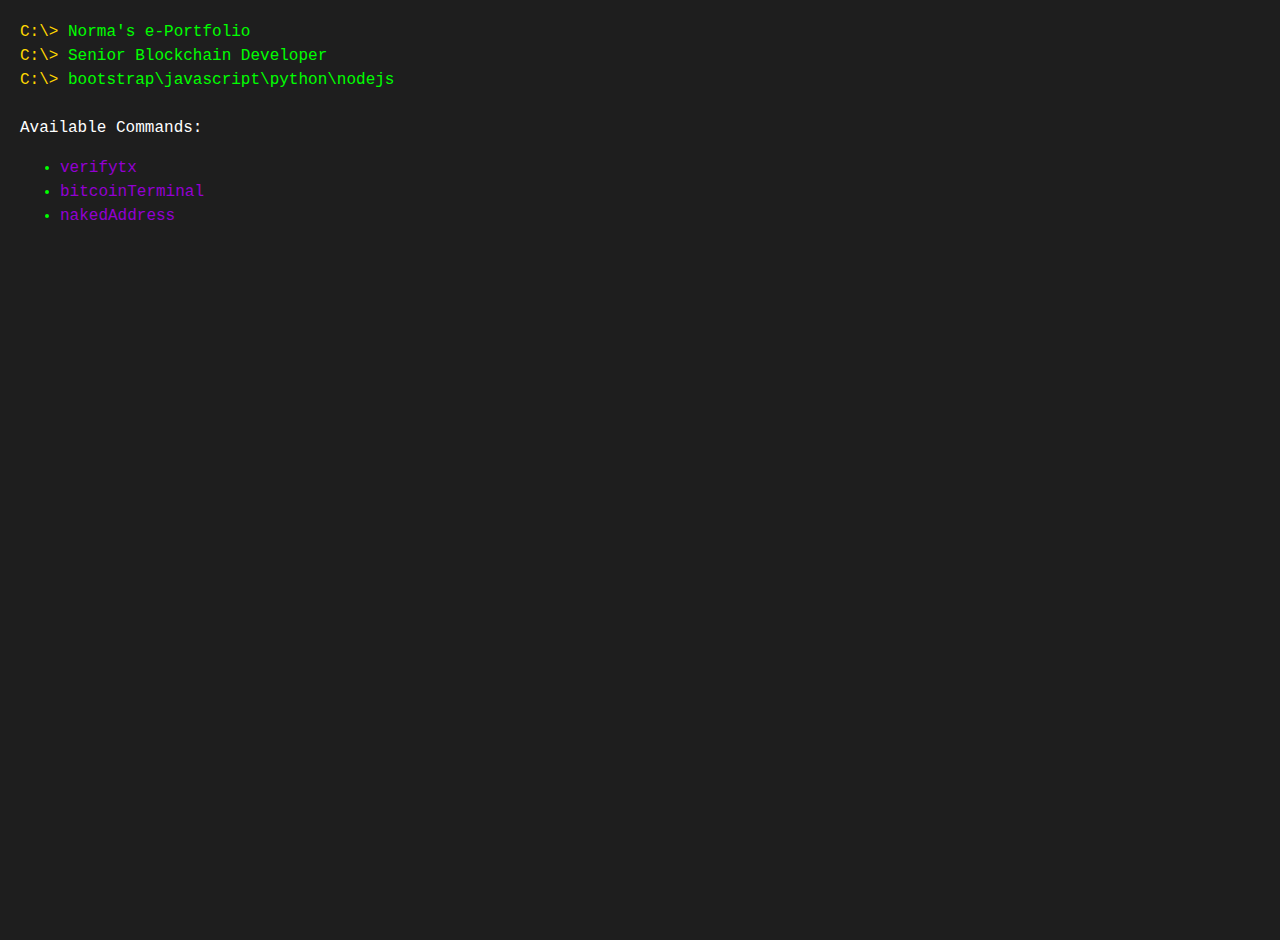
==== index.html @ 03226b2c "Add files via upload" ====
<!DOCTYPE html>
<html lang="en">
<head>
    <meta charset="UTF-8">
    <meta http-equiv="X-UA-Compatible" content="IE=edge">
    <meta name="viewport" content="width=device-width, initial-scale=1.0">
    <title>Norma's Work Terminal</title>
    <link rel="icon" type="image/x-icon" href="/command-line-icon.png">
</head>
<body>
   <style>
    body {
      background-color: #1E1E1E;
      color: #00FF00;
      font-family: Consolas, monospace;
      font-size: 16px;
      line-height: 1.5;
      margin: 0;
      padding: 0;
    }
    .terminal {
      display: flex;
      flex-direction: column;
      height: 100vh;
      justify-content: flex-start;
      padding: 20px;
      position: absolute;
      top: 0;
      left: 0;
    }
    .prompt {
      color: #FFD700;
    }
    .input {
      color: #00FF00;
    }
    .output { 
      color: #FFFFFF;
    }
    .link {
      color: #9400D3;
      cursor: pointer;
    }
    .active {
      color: #00FF00;
      text-decoration: underline;
    }
   </style> 
</body>
<div class="terminal">
    <div>
      <span class="prompt">C:\></span>
      <span class="input" id="title">Norma's e-Portfolio</span>
    </div>
    <div>
      <span class="prompt">C:\></span>
      <span class="input" id="subtitle">Senior Blockchain Developer</span>
    </div>
    <div>
      <span class="prompt">C:\></span>
      <span class="input" id="para">bootstrap\javascript\python\nodejs</span>
      <br>
      <br>
      <span class="output">Available Commands:</span>
      <ul>
        <li><span class="link" id="about">verifytx</span></li>
        <li><span class="link" id="projects">bitcoinTerminal</span></li>
        <li><span class="link" id="contact">nakedAddress</span></li>
      </ul>
    </div>

  </div>
  <script>
    const aboutLink = document.getElementById("about");
    const projectsLink = document.getElementById("projects");
    const contactLink = document.getElementById("contact");
    const title = document.getElementById("title");
    const subtitle = document.getElementById("subtitle");
    const para = document.getElementById("para");

    aboutLink.addEventListener("click", () => {
      setActiveLink(aboutLink);
      title.textContent = "Verifytx is a Python package designed for institutional-level volume verification of cryptocurrency transactions records in Excel.";
      subtitle.textContent = "Async library update complete, making it 10x faster.";
      para.textContent = "pip install verifytx";
    });

    projectsLink.addEventListener("click", () => {
      setActiveLink(projectsLink);
      title.textContent = "bitcoinTerminal is a program that allows users to query the Bitcoin blockchain using Excel-like formulas, accessing a Bitcoin node hosted on AWS, with a user interface resembling the Bloomberg Terminal.";
      subtitle.textContent = "This program takes most of my time since I manage the infrastructure on AWS myself.";
      para.textContent = "bitcoinTerminal is a close sourced project atm.";
    });

    contactLink.addEventListener("click", () => {
      setActiveLink(contactLink);
      title.textContent = "nakedAddress is a program that retrieves historical wallet activity from the most popular blockchains, allowing custom date ranges and organizing the data directly into Excel.";
      subtitle.textContent = "1,000,000 requests per day limit.";
      para.textContent = "nakedAddress is an open source project available in my github @normaescobar.";
    });

    function setActiveLink(link) {
      const links = document.querySelectorAll(".link");
      links.forEach((l) => {
        if (l === link) {
          l.classList.add("active");
        } else {
          l.classList.remove("active");
        }
      });
    }
  </script>
</html>
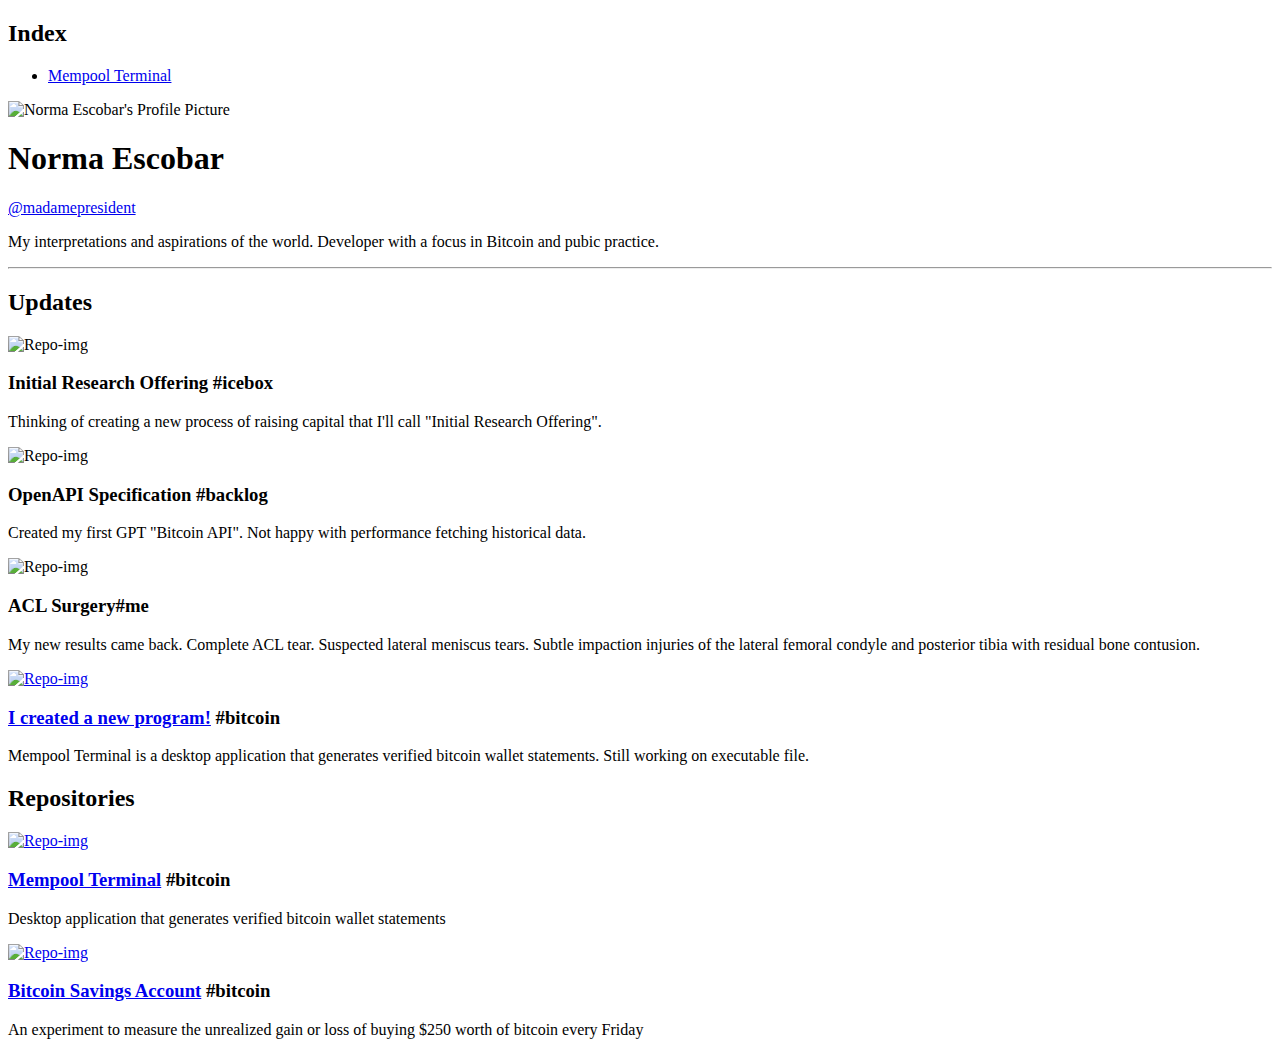
==== commit e76ba30d: "Update index.html" ====
--- a/index.html
+++ b/index.html
@@ -2,112 +2,124 @@
 <html lang="en">
 <head>
     <meta charset="UTF-8">
-    <meta http-equiv="X-UA-Compatible" content="IE=edge">
     <meta name="viewport" content="width=device-width, initial-scale=1.0">
-    <title>Norma's Work Terminal</title>
+    <title>E-Portfolio</title>
+    <link rel="stylesheet" href="styles.css">
+    <link href="https://fonts.googleapis.com/css2?family=Rubik:wght@400;500;700&display=swap" rel="stylesheet">
     <link rel="icon" type="image/x-icon" href="/command-line-icon.png">
 </head>
 <body>
-   <style>
-    body {
-      background-color: #1E1E1E;
-      color: #00FF00;
-      font-family: Consolas, monospace;
-      font-size: 16px;
-      line-height: 1.5;
-      margin: 0;
-      padding: 0;
-    }
-    .terminal {
-      display: flex;
-      flex-direction: column;
-      height: 100vh;
-      justify-content: flex-start;
-      padding: 20px;
-      position: absolute;
-      top: 0;
-      left: 0;
-    }
-    .prompt {
-      color: #FFD700;
-    }
-    .input {
-      color: #00FF00;
-    }
-    .output { 
-      color: #FFFFFF;
-    }
-    .link {
-      color: #9400D3;
-      cursor: pointer;
-    }
-    .active {
-      color: #00FF00;
-      text-decoration: underline;
-    }
-   </style> 
+    <div id="container">
+        <div id="left">
+            <h2>Index</h2>
+            <ul>
+                <li><a href="https://mempool-terminal.com" target="_blank">Mempool Terminal</a></li>
+                <!-- Add more article links as needed -->
+            </ul>
+        </div>
+        
+        
+
+        <div id="center">
+            <div id="avatar">
+                <img src="assets/pp.jpg" alt="Norma Escobar's Profile Picture">
+            </div>
+            <h1 class="name">Norma Escobar</h1>
+            <a class="tag" href="https://github.com/madame-president" target="_blank">@madamepresident</a>
+            <p>
+                My interpretations and aspirations of the world. Developer with a focus in Bitcoin and pubic practice.
+            </p>
+            <hr> <!-- Horizontal Line -->
+            <h2>Updates</h2>
+            <div class="article-container">
+                <div class="article-image">
+                    <img src="assets/pp.jpg" alt="Repo-img">
+                </div>
+                <div class="article-content">
+                    <h3>Initial Research Offering <span class="article-hashtag">#icebox</span></h3>
+                    <p>Thinking of creating a new process of raising capital that I'll call "Initial Research Offering".</p>
+                    <!-- <hr> -->
+                </div>
+            </div>
+
+            <div class="article-container">
+                <div class="article-image">
+                    <img src="assets/pp.jpg" alt="Repo-img">
+                </div>
+                <div class="article-content">
+                    <h3>OpenAPI Specification <span class="article-hashtag">#backlog</span></h3>
+                    <p>Created my first GPT "Bitcoin API". Not happy with performance fetching historical data. </p>
+                    <!-- <hr> -->
+                </div>
+            </div>
+
+            <div class="article-container">
+                <div class="article-image">
+                    <img src="assets/pp.jpg" alt="Repo-img">
+                </div>
+                <div class="article-content">
+                    <h3>ACL Surgery<span class="article-hashtag">#me</span></h3>
+                    <p>My new results came back. Complete ACL tear. Suspected lateral meniscus tears. Subtle impaction injuries of the lateral
+                        femoral condyle and posterior tibia with residual bone contusion. 
+                    </p>
+                    <!-- <hr> -->
+                </div>
+            </div>
+
+            <div class="article-container">
+                <div class="article-image">
+                    <a href="https://mempool-terminal.com" target="_blank"><img src="assets/repositories/devy-logo.png" alt="Repo-img"></a>
+                </div>
+                <div class="article-content">
+                    <h3><a href="https://mempool-terminal.com" target="_blank">I created a new program!</a> <span class="article-hashtag">#bitcoin</span></h3>
+                    <p>Mempool Terminal is a desktop application that generates verified bitcoin wallet statements. Still working on executable file.</p>
+                    <!-- <hr> -->
+                </div>
+            </div>
+
+        </div>
+        
+
+        <div id="right">
+            <div class="container" id="projects-container">
+                <h2>Repositories</h2>
+
+                <div class="article-container">
+                    <div class="article-image">
+                        <a href="https://mempool-terminal.com" target="_blank"><img src="assets/repositories/devy-logo.png" alt="Repo-img"></a>
+                    </div>
+                    <div class="article-content">
+                        <h3><a href="https://mempool-terminal.com" target="_blank">Mempool Terminal</a> <span class="article-hashtag">#bitcoin</span></h3>
+                        <p>Desktop application that generates verified bitcoin wallet statements</p>
+                        <!-- <hr> -->
+                    </div>
+                </div>
+
+                <div class="article-container">
+                    <div class="article-image">
+                        <a href="https://docs.google.com/spreadsheets/d/1tqr1XDywT_wR9LkTGof4_N1YTS3HqkwfnpAO-MK2PUA/edit#gid=1755190275" target="_blank"><img src="assets/repositories/bsa-logo.webp" alt="Repo-img"></a>
+                    </div>
+                    <div class="article-content">
+                        <h3><a href="https://docs.google.com/spreadsheets/d/1tqr1XDywT_wR9LkTGof4_N1YTS3HqkwfnpAO-MK2PUA/edit#gid=1755190275" target="_blank">Bitcoin Savings Account</a> <span class="article-hashtag">#bitcoin</span></h3>
+                        <p>An experiment to measure the unrealized gain or loss of buying $250 worth of bitcoin every Friday</p>
+                        <!-- <hr> -->
+                    </div>
+                </div>
+                
+                <!--<div class="project-description">
+                    <div class="project-image">
+                        <img src="assets/projects/pp.jpg" alt="Project 1">
+                    </div>
+                    <h4><a href="https://docs.google.com/spreadsheets/d/1tqr1XDywT_wR9LkTGof4_N1YTS3HqkwfnpAO-MK2PUA/edit#gid=1755190275" target="_blank">Bitcoin Savings Account</a></h4>
+                </div>
+            </div>
+                        
+            <div class="container" id="updates-container">
+                <h2>Updates</h2>
+                <p>Thinking of creating a new process of raising capital that I'll call <strong>Initial Research Offering</strong>.</p>
+            </div>-->
+        </div>
+        
+    </div>
 </body>
-<div class="terminal">
-    <div>
-      <span class="prompt">C:\></span>
-      <span class="input" id="title">Norma's e-Portfolio</span>
-    </div>
-    <div>
-      <span class="prompt">C:\></span>
-      <span class="input" id="subtitle">Senior Blockchain Developer</span>
-    </div>
-    <div>
-      <span class="prompt">C:\></span>
-      <span class="input" id="para">bootstrap\javascript\python\nodejs</span>
-      <br>
-      <br>
-      <span class="output">Available Commands:</span>
-      <ul>
-        <li><span class="link" id="about">verifytx</span></li>
-        <li><span class="link" id="projects">bitcoinTerminal</span></li>
-        <li><span class="link" id="contact">nakedAddress</span></li>
-      </ul>
-    </div>
-
-  </div>
-  <script>
-    const aboutLink = document.getElementById("about");
-    const projectsLink = document.getElementById("projects");
-    const contactLink = document.getElementById("contact");
-    const title = document.getElementById("title");
-    const subtitle = document.getElementById("subtitle");
-    const para = document.getElementById("para");
-
-    aboutLink.addEventListener("click", () => {
-      setActiveLink(aboutLink);
-      title.textContent = "Verifytx is a Python package designed for institutional-level volume verification of cryptocurrency transactions records in Excel.";
-      subtitle.textContent = "Async library update complete, making it 10x faster.";
-      para.textContent = "pip install verifytx";
-    });
-
-    projectsLink.addEventListener("click", () => {
-      setActiveLink(projectsLink);
-      title.textContent = "bitcoinTerminal is a program that allows users to query the Bitcoin blockchain using Excel-like formulas, accessing a Bitcoin node hosted on AWS, with a user interface resembling the Bloomberg Terminal.";
-      subtitle.textContent = "This program takes most of my time since I manage the infrastructure on AWS myself.";
-      para.textContent = "bitcoinTerminal is a close sourced project atm.";
-    });
-
-    contactLink.addEventListener("click", () => {
-      setActiveLink(contactLink);
-      title.textContent = "nakedAddress is a program that retrieves historical wallet activity from the most popular blockchains, allowing custom date ranges and organizing the data directly into Excel.";
-      subtitle.textContent = "1,000,000 requests per day limit.";
-      para.textContent = "nakedAddress is an open source project available in my github @normaescobar.";
-    });
-
-    function setActiveLink(link) {
-      const links = document.querySelectorAll(".link");
-      links.forEach((l) => {
-        if (l === link) {
-          l.classList.add("active");
-        } else {
-          l.classList.remove("active");
-        }
-      });
-    }
-  </script>
-</html>+</html>
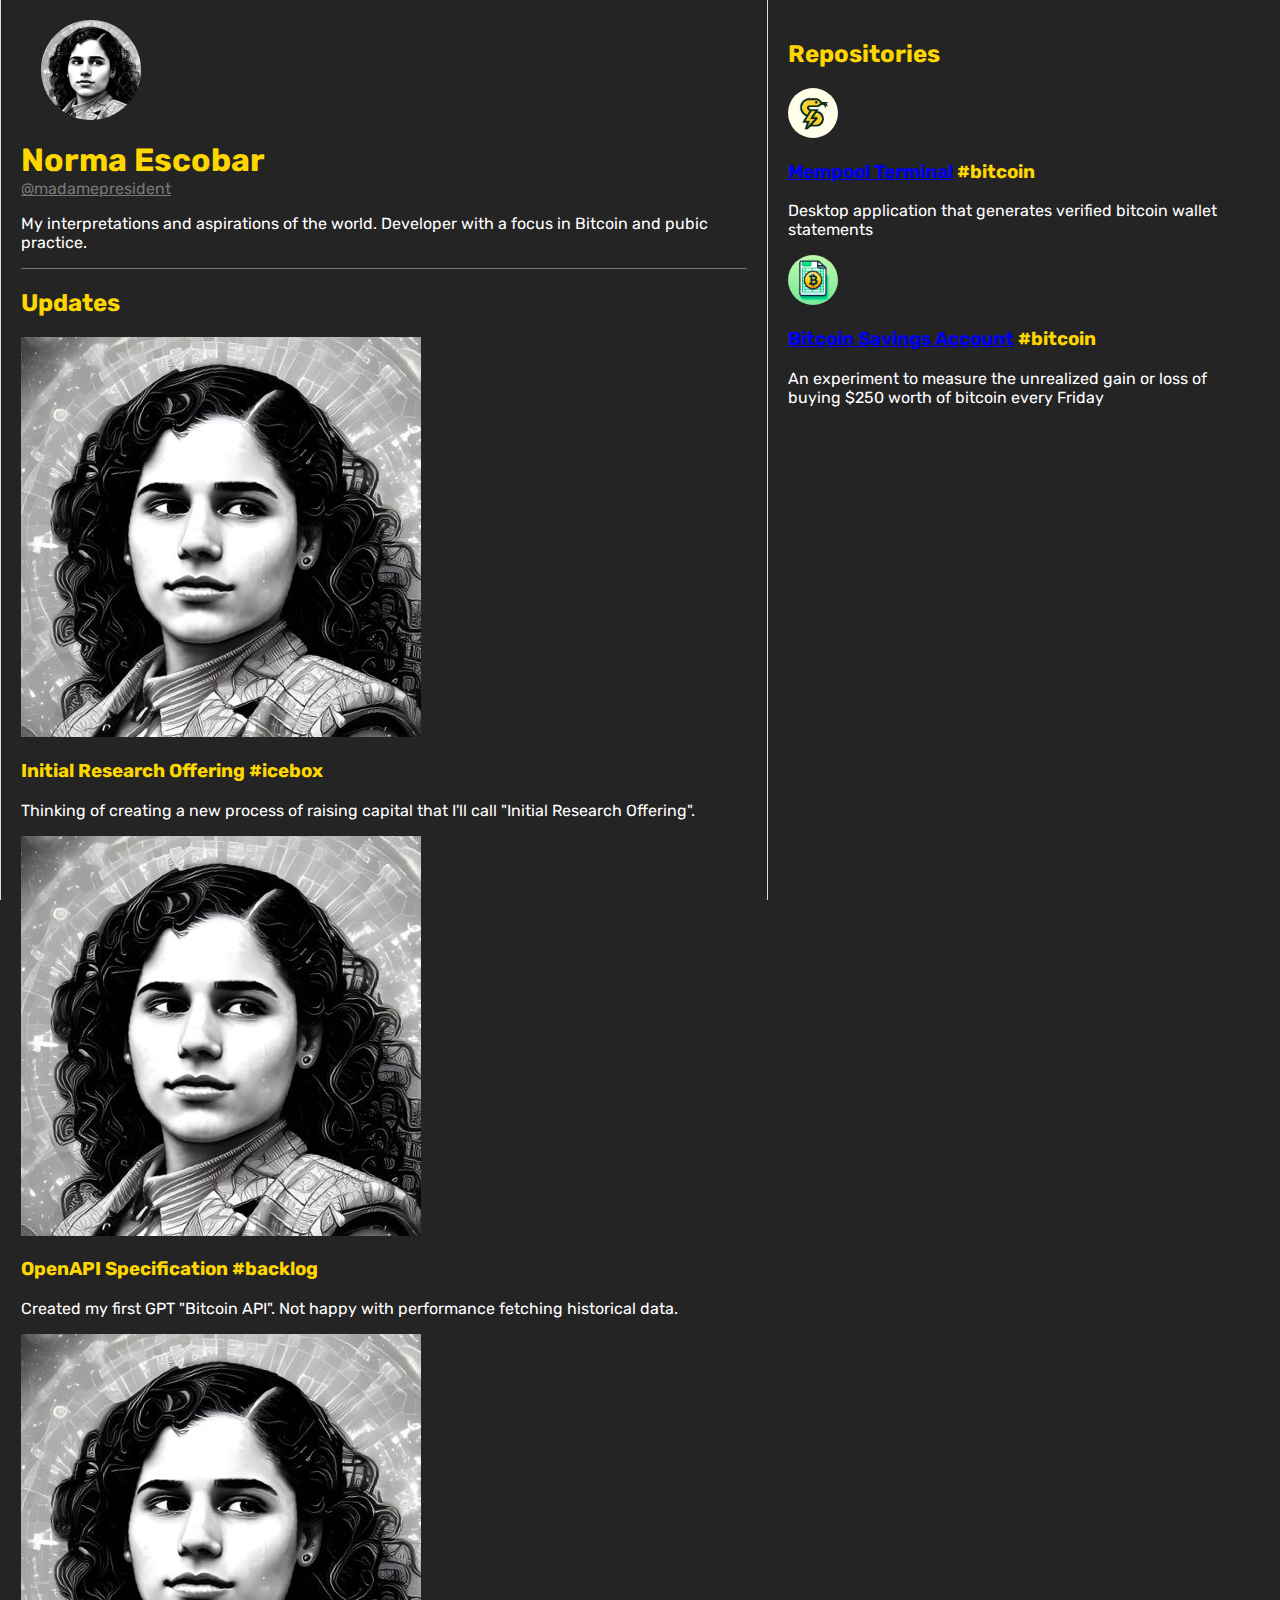
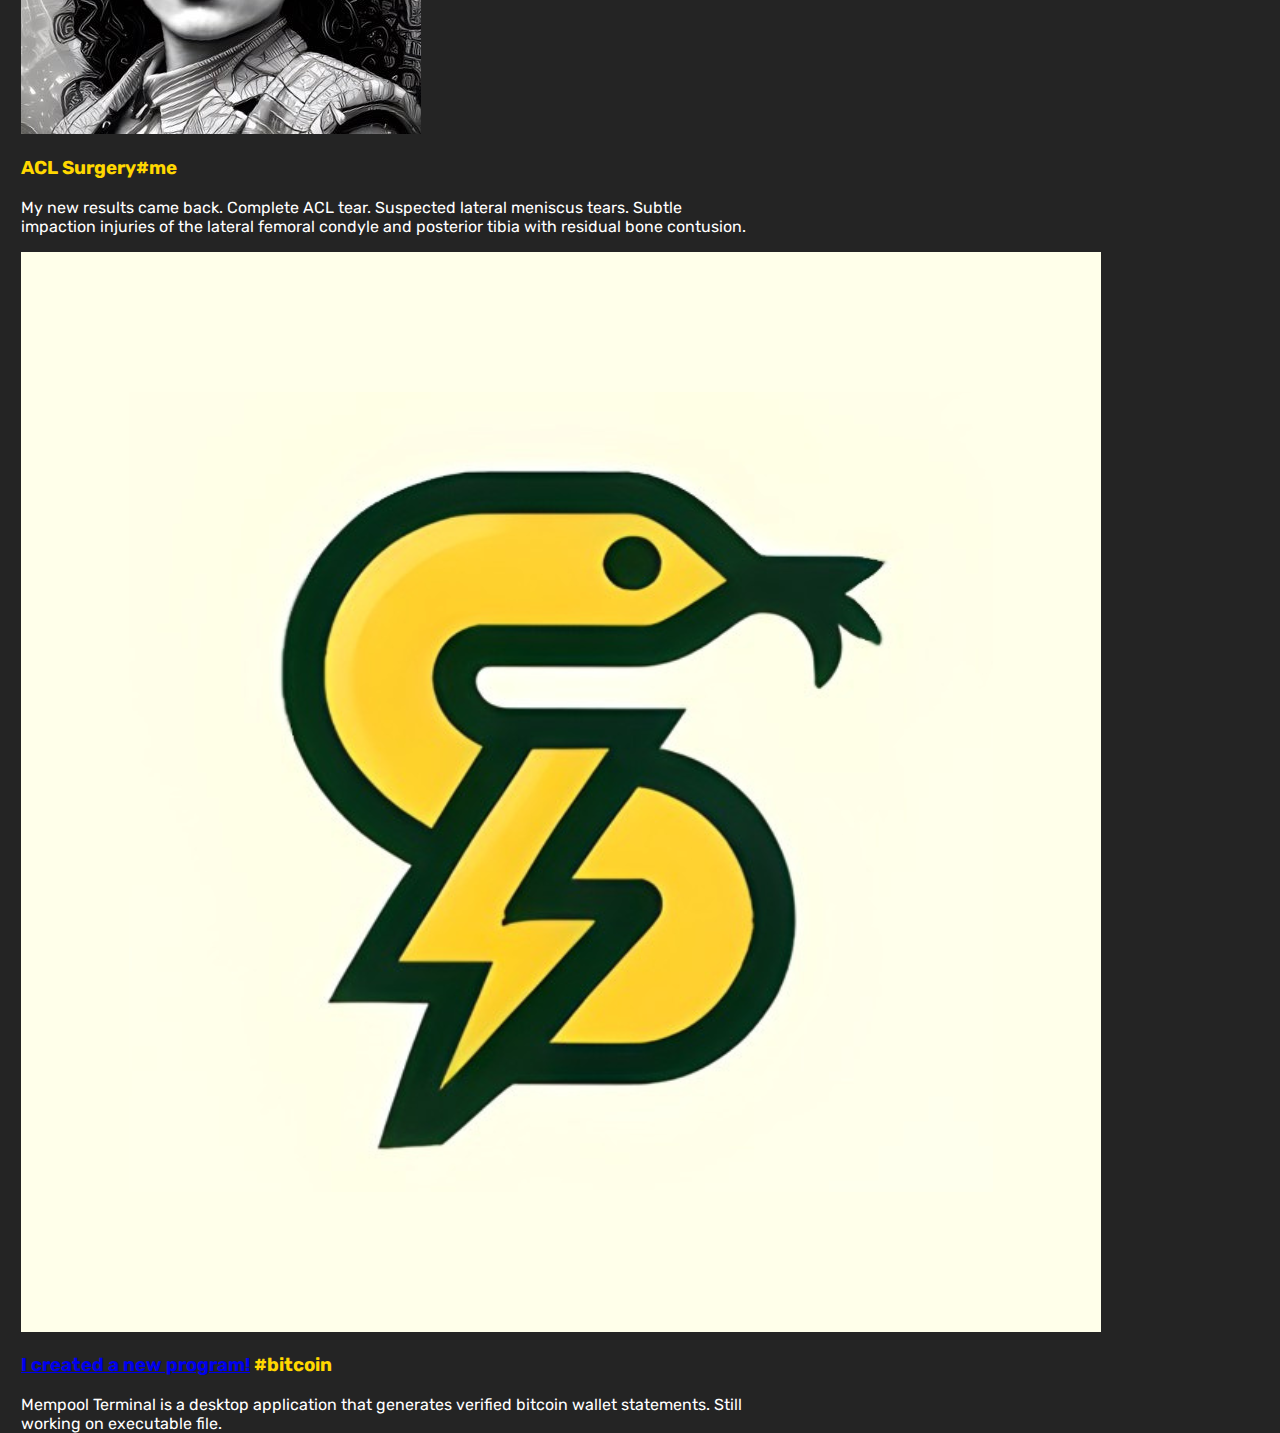
==== commit be32386b: "Update index.html" ====
--- a/index.html
+++ b/index.html
@@ -10,6 +10,7 @@
 </head>
 <body>
     <div id="container">
+
         <div id="left">
             <h2>Index</h2>
             <ul>
@@ -17,8 +18,6 @@
                 <!-- Add more article links as needed -->
             </ul>
         </div>
-        
-        
 
         <div id="center">
             <div id="avatar">
@@ -31,49 +30,45 @@
             </p>
             <hr> <!-- Horizontal Line -->
             <h2>Updates</h2>
-            <div class="article-container">
-                <div class="article-image">
+            <div class="updates-container">
+                <div class="update-image">
                     <img src="assets/pp.jpg" alt="Repo-img">
                 </div>
-                <div class="article-content">
-                    <h3>Initial Research Offering <span class="article-hashtag">#icebox</span></h3>
+                <div class="update-content">
+                    <h3>Initial Research Offering <span class="hashtag">#icebox</span></h3>
                     <p>Thinking of creating a new process of raising capital that I'll call "Initial Research Offering".</p>
-                    <!-- <hr> -->
                 </div>
             </div>
 
-            <div class="article-container">
-                <div class="article-image">
+            <div class="updates-container">
+                <div class="update-image">
                     <img src="assets/pp.jpg" alt="Repo-img">
                 </div>
-                <div class="article-content">
-                    <h3>OpenAPI Specification <span class="article-hashtag">#backlog</span></h3>
+                <div class="update-content">
+                    <h3>OpenAPI Specification <span class="hashtag">#backlog</span></h3>
                     <p>Created my first GPT "Bitcoin API". Not happy with performance fetching historical data. </p>
-                    <!-- <hr> -->
                 </div>
             </div>
 
-            <div class="article-container">
-                <div class="article-image">
+            <div class="updates-container">
+                <div class="update-image">
                     <img src="assets/pp.jpg" alt="Repo-img">
                 </div>
-                <div class="article-content">
-                    <h3>ACL Surgery<span class="article-hashtag">#me</span></h3>
+                <div class="update-content">
+                    <h3>ACL Surgery<span class="hashtag">#me</span></h3>
                     <p>My new results came back. Complete ACL tear. Suspected lateral meniscus tears. Subtle impaction injuries of the lateral
                         femoral condyle and posterior tibia with residual bone contusion. 
                     </p>
-                    <!-- <hr> -->
                 </div>
             </div>
 
-            <div class="article-container">
-                <div class="article-image">
+            <div class="updates-container">
+                <div class="update-image">
                     <a href="https://mempool-terminal.com" target="_blank"><img src="assets/repositories/devy-logo.png" alt="Repo-img"></a>
                 </div>
-                <div class="article-content">
-                    <h3><a href="https://mempool-terminal.com" target="_blank">I created a new program!</a> <span class="article-hashtag">#bitcoin</span></h3>
+                <div class="update-content">
+                    <h3><a href="https://mempool-terminal.com" target="_blank">I created a new program!</a> <span class="hashtag">#bitcoin</span></h3>
                     <p>Mempool Terminal is a desktop application that generates verified bitcoin wallet statements. Still working on executable file.</p>
-                    <!-- <hr> -->
                 </div>
             </div>
 
@@ -84,42 +79,33 @@
             <div class="container" id="projects-container">
                 <h2>Repositories</h2>
 
-                <div class="article-container">
-                    <div class="article-image">
+                <div class="projects-container">
+                    <div class="project-image">
                         <a href="https://mempool-terminal.com" target="_blank"><img src="assets/repositories/devy-logo.png" alt="Repo-img"></a>
                     </div>
-                    <div class="article-content">
-                        <h3><a href="https://mempool-terminal.com" target="_blank">Mempool Terminal</a> <span class="article-hashtag">#bitcoin</span></h3>
+                    <div class="project-content">
+                        <h3><a href="https://mempool-terminal.com" target="_blank">Mempool Terminal</a> <span class="hashtag">#bitcoin</span></h3>
                         <p>Desktop application that generates verified bitcoin wallet statements</p>
                         <!-- <hr> -->
                     </div>
                 </div>
 
-                <div class="article-container">
-                    <div class="article-image">
+                <div class="projects-container">
+                    <div class="project-image">
                         <a href="https://docs.google.com/spreadsheets/d/1tqr1XDywT_wR9LkTGof4_N1YTS3HqkwfnpAO-MK2PUA/edit#gid=1755190275" target="_blank"><img src="assets/repositories/bsa-logo.webp" alt="Repo-img"></a>
                     </div>
-                    <div class="article-content">
-                        <h3><a href="https://docs.google.com/spreadsheets/d/1tqr1XDywT_wR9LkTGof4_N1YTS3HqkwfnpAO-MK2PUA/edit#gid=1755190275" target="_blank">Bitcoin Savings Account</a> <span class="article-hashtag">#bitcoin</span></h3>
+                    <div class="project-content">
+                        <h3><a href="https://docs.google.com/spreadsheets/d/1tqr1XDywT_wR9LkTGof4_N1YTS3HqkwfnpAO-MK2PUA/edit#gid=1755190275" target="_blank">Bitcoin Savings Account</a> <span class="hashtag">#bitcoin</span></h3>
                         <p>An experiment to measure the unrealized gain or loss of buying $250 worth of bitcoin every Friday</p>
                         <!-- <hr> -->
                     </div>
                 </div>
                 
-                <!--<div class="project-description">
-                    <div class="project-image">
-                        <img src="assets/projects/pp.jpg" alt="Project 1">
-                    </div>
-                    <h4><a href="https://docs.google.com/spreadsheets/d/1tqr1XDywT_wR9LkTGof4_N1YTS3HqkwfnpAO-MK2PUA/edit#gid=1755190275" target="_blank">Bitcoin Savings Account</a></h4>
-                </div>
             </div>
-                        
-            <div class="container" id="updates-container">
-                <h2>Updates</h2>
-                <p>Thinking of creating a new process of raising capital that I'll call <strong>Initial Research Offering</strong>.</p>
-            </div>-->
         </div>
-        
+
     </div>
+
 </body>
+
 </html>
--- a/styles.css
+++ b/styles.css
@@ -0,0 +1,249 @@
+body, html {
+    margin: 0;
+    padding: 0;
+    width: 100%;
+    height: 100%;
+    font-family: 'Rubik', sans-serif;
+    color: #FFF;
+    background-color: #242424;
+}
+
+h1, h2, h3, h4, h5, h6 {
+    color: #FFD700;
+}
+
+#container {
+    display: flex;
+    height: 100%;
+}
+
+#left, #center, #right {
+    padding: 20px;
+    box-sizing: border-box;
+}
+
+#left {
+    display: none;
+    width: 25%;
+    background-color: #242425;
+}
+
+#center {
+    width: 60%;
+    background-color: #242424;
+    border-left: 1px solid #ddd;
+    border-right: 1px solid #ddd;
+}
+
+#right {
+    width: 40%;
+    background-color: #242425;
+    display: flex;
+    flex-direction: column;
+}
+
+hr {
+    border: 0;
+    height: 1px;
+    background-color: #777;
+    margin: 10px 0; /* Adds some vertical spacing around the line */
+}
+
+ul {
+    list-style-type: none;
+    padding: 0;
+}
+
+li {
+    margin-bottom: 10px;
+}
+
+/* Left
+
+#left a{
+    text-decoration: none;
+    color: #9400D3;
+    transition: color 500ms ease;
+}
+
+#left a:hover {
+    text-decoration: underline;
+    color: #00FF00;
+} */
+
+
+/* Center */
+
+#avatar img {
+    width: 100px; 
+    height: 100px; 
+    border-radius: 50%; 
+    display: block;
+    margin: 0 0 auto 20px;
+}
+
+
+.name {
+    margin-bottom: 0;
+}
+
+
+.tag {
+    color: #777;
+    margin-top: 5px;
+    margin-bottom: 20px;
+    transition: color 500ms ease;
+}
+
+.tag:hover {
+    color: #00FF00;
+}
+
+
+.article-container {
+    display: flex;
+    align-items: center;
+    margin-bottom: 40px;
+}
+
+.article-image img {
+    width: 60px;
+    height: 60px;
+    border-radius: 50%;
+    margin-right: 15px;
+}
+
+.article-content {
+    flex-grow: 1;
+}
+
+.article-content h3 {
+    margin-top: 0;
+    margin-bottom: 5px;
+    font-size: 1.2em;
+    display: flex;
+    align-items: center;
+    justify-content: space-between;
+}
+
+.article-content a{
+    color: #FFD700;
+    text-decoration: none;
+    transition: color 500ms ease-in-out;
+}
+
+.article-content a:hover{
+    color: #00FF00;
+    text-decoration: underline;
+}
+
+.article-hashtag {
+    font-size: 0.7em;
+    color: #00FF00;
+}
+
+.article-content p {
+    margin-top: 0;
+}
+
+
+/* Right */
+
+#right .container {
+    display: flex;
+    flex-direction: column;
+}
+
+/*#projects-container {
+    flex: 0 0 30%;
+}*/
+
+.project-description {
+    display: flex;
+    align-items: center;
+    margin-bottom: 15px;
+}
+
+.project-image img {
+    width: 50px; 
+    height: 50px; 
+    border-radius: 50%; 
+    margin-right: 10px;
+}
+
+.project-description h4 {
+    margin: 0;
+    flex-grow: 1;
+}
+
+.project-description h4 a {
+    color: inherit;
+    text-decoration: none;
+    transition: color 500ms ease;
+}
+
+.project-description a:hover {
+    color: #00FF00;
+    text-decoration: underline;
+}
+
+
+
+#updates-container {
+    flex: 1;
+}
+
+#updates-container p {
+    margin-top: 0;
+}
+
+
+/* Article Page */
+
+.article-page-container {
+    font-family: 'Rubik', sans-serif;
+    color: #FFF;
+    background-color: #242424;
+    padding: 20px;
+}
+
+.article-header {
+    max-width: 100%;
+    border-radius: 10px;
+    margin-bottom: 20px;
+}
+
+.article-header img {
+    width: 100px;
+    height: 100px;
+    border-radius: 50%;
+    margin-right: 15px;
+}
+
+.article-header h1 {
+    color: #FFD700;
+}
+
+.article-header p {
+    font-size: 1em;
+}
+
+.article-body p {
+    margin-bottom: 15px;
+    line-height: 1.6;
+}
+
+
+/* Media query for screens with a width of 820px or less */
+@media (max-width: 820px) {
+    #left, #right {
+        display: none;
+    }
+
+    #center {
+        flex: 1;
+        width: 100%;
+    }
+}
+
+
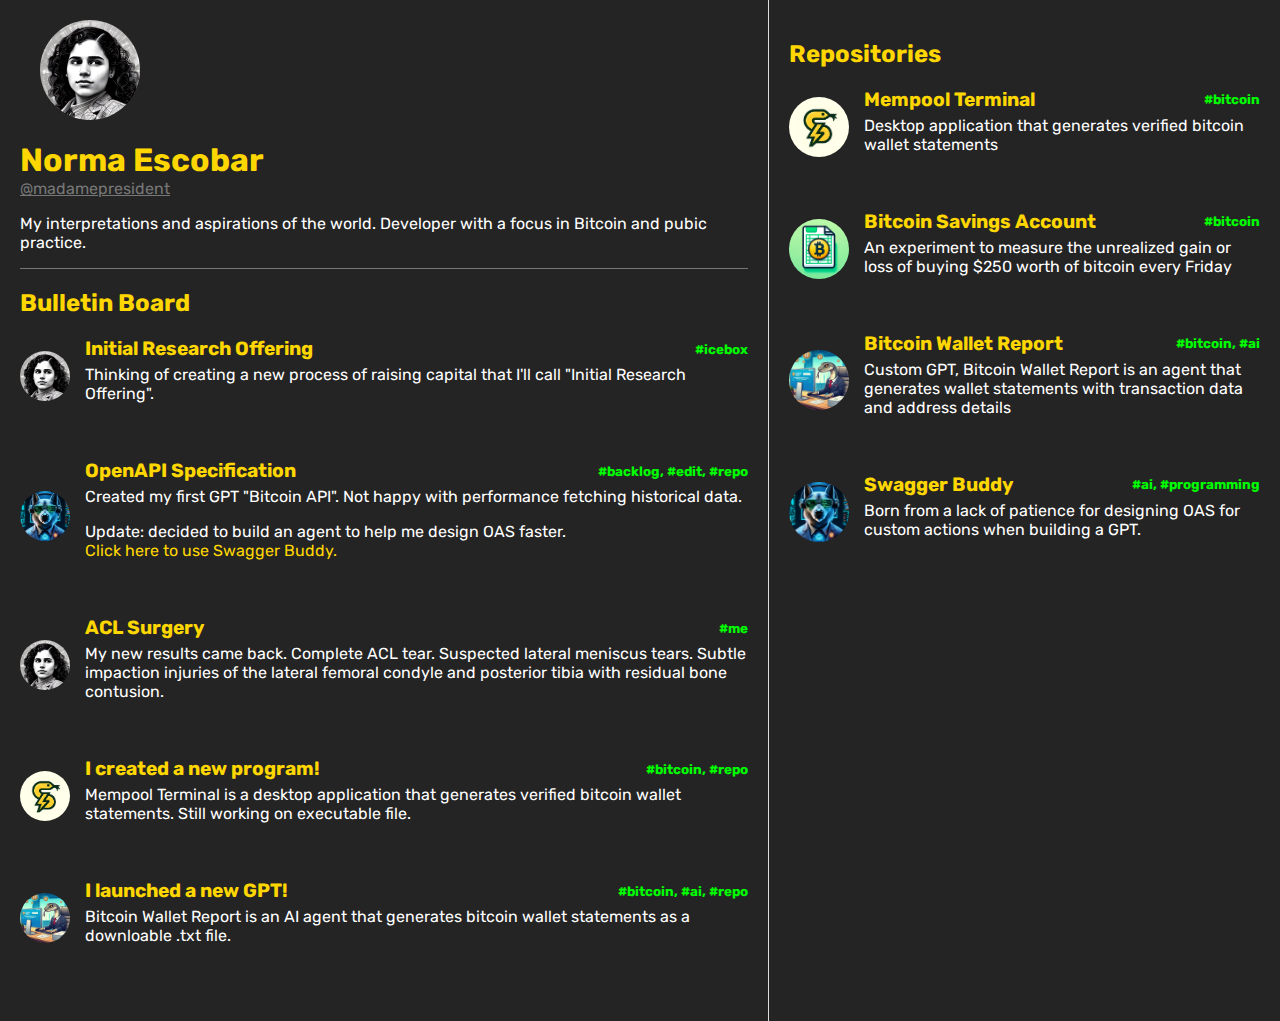
==== commit 51859303: "Update index.html" ====
--- a/index.html
+++ b/index.html
@@ -29,11 +29,16 @@
                 My interpretations and aspirations of the world. Developer with a focus in Bitcoin and pubic practice.
             </p>
             <hr> <!-- Horizontal Line -->
-            <h2>Updates</h2>
+            <h2>Bulletin Board</h2>
             <div class="updates-container">
                 <div class="update-image">
                     <img src="assets/pp.jpg" alt="Repo-img">
                 </div>
+
+                <!-- Hashtags: #icebox, #backlog, #edit, #repo, 
+                    #bitcoin, #ai, #programming, #finance, #politics
+                    #me, #random -->
+
                 <div class="update-content">
                     <h3>Initial Research Offering <span class="hashtag">#icebox</span></h3>
                     <p>Thinking of creating a new process of raising capital that I'll call "Initial Research Offering".</p>
@@ -42,11 +47,15 @@
 
             <div class="updates-container">
                 <div class="update-image">
-                    <img src="assets/pp.jpg" alt="Repo-img">
+                    <img src="assets/repositories/swagger_buddy.png" alt="Repo-img">
                 </div>
                 <div class="update-content">
-                    <h3>OpenAPI Specification <span class="hashtag">#backlog</span></h3>
+                    <h3>OpenAPI Specification <span class="hashtag">#backlog, #edit, #repo</span></h3>
                     <p>Created my first GPT "Bitcoin API". Not happy with performance fetching historical data. </p>
+                    <p>
+                        Update: decided to build an agent to help me design OAS faster. <br>
+                        <a href="https://chat.openai.com/g/g-ogecP9h9D-swagger-buddy" target="_blank">Click here to use Swagger Buddy.</a>
+                    </p>
                 </div>
             </div>
 
@@ -67,8 +76,18 @@
                     <a href="https://mempool-terminal.com" target="_blank"><img src="assets/repositories/devy-logo.png" alt="Repo-img"></a>
                 </div>
                 <div class="update-content">
-                    <h3><a href="https://mempool-terminal.com" target="_blank">I created a new program!</a> <span class="hashtag">#bitcoin</span></h3>
+                    <h3><a href="https://mempool-terminal.com" target="_blank">I created a new program!</a> <span class="hashtag">#bitcoin, #repo</span></h3>
                     <p>Mempool Terminal is a desktop application that generates verified bitcoin wallet statements. Still working on executable file.</p>
+                </div>
+            </div>
+
+            <div class="updates-container">
+                <div class="update-image">
+                    <a href="https://chat.openai.com/g/g-9CQtNHBrE-bitcoin-wallet-report" target="_blank"><img src="assets/repositories/bwr_icon.webp" alt="Repo-img"></a>
+                </div>
+                <div class="update-content">
+                    <h3><a href="https://chat.openai.com/g/g-9CQtNHBrE-bitcoin-wallet-report" target="_blank">I launched a new GPT!</a> <span class="hashtag">#bitcoin, #ai, #repo</span></h3>
+                    <p>Bitcoin Wallet Report is an AI agent that generates bitcoin wallet statements as a downloable .txt file.</p>
                 </div>
             </div>
 
@@ -79,24 +98,46 @@
             <div class="container" id="projects-container">
                 <h2>Repositories</h2>
 
-                <div class="projects-container">
+                <div class="updates-container">
                     <div class="project-image">
                         <a href="https://mempool-terminal.com" target="_blank"><img src="assets/repositories/devy-logo.png" alt="Repo-img"></a>
                     </div>
-                    <div class="project-content">
+                    <div class="update-content">
                         <h3><a href="https://mempool-terminal.com" target="_blank">Mempool Terminal</a> <span class="hashtag">#bitcoin</span></h3>
                         <p>Desktop application that generates verified bitcoin wallet statements</p>
                         <!-- <hr> -->
                     </div>
                 </div>
 
-                <div class="projects-container">
+                <div class="updates-container">
                     <div class="project-image">
                         <a href="https://docs.google.com/spreadsheets/d/1tqr1XDywT_wR9LkTGof4_N1YTS3HqkwfnpAO-MK2PUA/edit#gid=1755190275" target="_blank"><img src="assets/repositories/bsa-logo.webp" alt="Repo-img"></a>
                     </div>
-                    <div class="project-content">
+                    <div class="update-content">
                         <h3><a href="https://docs.google.com/spreadsheets/d/1tqr1XDywT_wR9LkTGof4_N1YTS3HqkwfnpAO-MK2PUA/edit#gid=1755190275" target="_blank">Bitcoin Savings Account</a> <span class="hashtag">#bitcoin</span></h3>
                         <p>An experiment to measure the unrealized gain or loss of buying $250 worth of bitcoin every Friday</p>
+                        <!-- <hr> -->
+                    </div>
+                </div>
+
+                <div class="updates-container">
+                    <div class="project-image">
+                        <a href="https://chat.openai.com/g/g-9CQtNHBrE-bitcoin-wallet-report" target="_blank"><img src="assets/repositories/bwr_icon.webp" alt="Repo-img"></a>
+                    </div>
+                    <div class="update-content">
+                        <h3><a href="https://chat.openai.com/g/g-9CQtNHBrE-bitcoin-wallet-report" target="_blank">Bitcoin Wallet Report</a> <span class="hashtag">#bitcoin, #ai</span></h3>
+                        <p>Custom GPT, Bitcoin Wallet Report is an agent that generates wallet statements with transaction data and address details</p>
+                        <!-- <hr> -->
+                    </div>
+                </div>
+
+                <div class="updates-container">
+                    <div class="project-image">
+                        <a href="https://chat.openai.com/g/g-ogecP9h9D-swagger-buddy" target="_blank"><img src="assets/repositories/swagger_buddy.png" alt="Repo-img"></a>
+                    </div>
+                    <div class="update-content">
+                        <h3><a href="https://chat.openai.com/g/g-ogecP9h9D-swagger-buddy" target="_blank">Swagger Buddy</a> <span class="hashtag">#ai, #programming</span></h3>
+                        <p>Born from a lack of patience for designing OAS for custom actions when building a GPT.</p>
                         <!-- <hr> -->
                     </div>
                 </div>
--- a/styles.css
+++ b/styles.css
@@ -1,8 +1,6 @@
 body, html {
     margin: 0;
     padding: 0;
-    width: 100%;
-    height: 100%;
     font-family: 'Rubik', sans-serif;
     color: #FFF;
     background-color: #242424;
@@ -14,8 +12,8 @@
 
 #container {
     display: flex;
-    height: 100%;
-}
+    min-height: 100vh;
+} 
 
 #left, #center, #right {
     padding: 20px;
@@ -31,8 +29,6 @@
 #center {
     width: 60%;
     background-color: #242424;
-    border-left: 1px solid #ddd;
-    border-right: 1px solid #ddd;
 }
 
 #right {
@@ -40,6 +36,7 @@
     background-color: #242425;
     display: flex;
     flex-direction: column;
+    border-left: 1px solid #ddd;
 }
 
 hr {
@@ -100,24 +97,24 @@
 }
 
 
-.article-container {
+.updates-container {
     display: flex;
     align-items: center;
     margin-bottom: 40px;
 }
 
-.article-image img {
-    width: 60px;
-    height: 60px;
+.update-image img {
+    width: 50px;
+    height: 50px;
     border-radius: 50%;
     margin-right: 15px;
 }
 
-.article-content {
+.update-content {
     flex-grow: 1;
 }
 
-.article-content h3 {
+.update-content h3 {
     margin-top: 0;
     margin-bottom: 5px;
     font-size: 1.2em;
@@ -126,24 +123,24 @@
     justify-content: space-between;
 }
 
-.article-content a{
+.update-content p {
+    margin-top: 0;
+}
+
+.update-content a{
     color: #FFD700;
     text-decoration: none;
     transition: color 500ms ease-in-out;
 }
 
-.article-content a:hover{
+.update-content a:hover{
     color: #00FF00;
     text-decoration: underline;
 }
 
-.article-hashtag {
+.hashtag {
     font-size: 0.7em;
     color: #00FF00;
-}
-
-.article-content p {
-    margin-top: 0;
 }
 
 
@@ -154,84 +151,13 @@
     flex-direction: column;
 }
 
-/*#projects-container {
-    flex: 0 0 30%;
-}*/
-
-.project-description {
-    display: flex;
-    align-items: center;
-    margin-bottom: 15px;
-}
-
 .project-image img {
-    width: 50px; 
-    height: 50px; 
-    border-radius: 50%; 
-    margin-right: 10px;
-}
-
-.project-description h4 {
-    margin: 0;
-    flex-grow: 1;
-}
-
-.project-description h4 a {
-    color: inherit;
-    text-decoration: none;
-    transition: color 500ms ease;
-}
-
-.project-description a:hover {
-    color: #00FF00;
-    text-decoration: underline;
-}
-
-
-
-#updates-container {
-    flex: 1;
-}
-
-#updates-container p {
-    margin-top: 0;
-}
-
-
-/* Article Page */
-
-.article-page-container {
-    font-family: 'Rubik', sans-serif;
-    color: #FFF;
-    background-color: #242424;
-    padding: 20px;
-}
-
-.article-header {
-    max-width: 100%;
-    border-radius: 10px;
-    margin-bottom: 20px;
-}
-
-.article-header img {
-    width: 100px;
-    height: 100px;
+    width: 60px;
+    height: 60px;
     border-radius: 50%;
     margin-right: 15px;
 }
 
-.article-header h1 {
-    color: #FFD700;
-}
-
-.article-header p {
-    font-size: 1em;
-}
-
-.article-body p {
-    margin-bottom: 15px;
-    line-height: 1.6;
-}
 
 
 /* Media query for screens with a width of 820px or less */
@@ -245,5 +171,3 @@
         width: 100%;
     }
 }
-
-
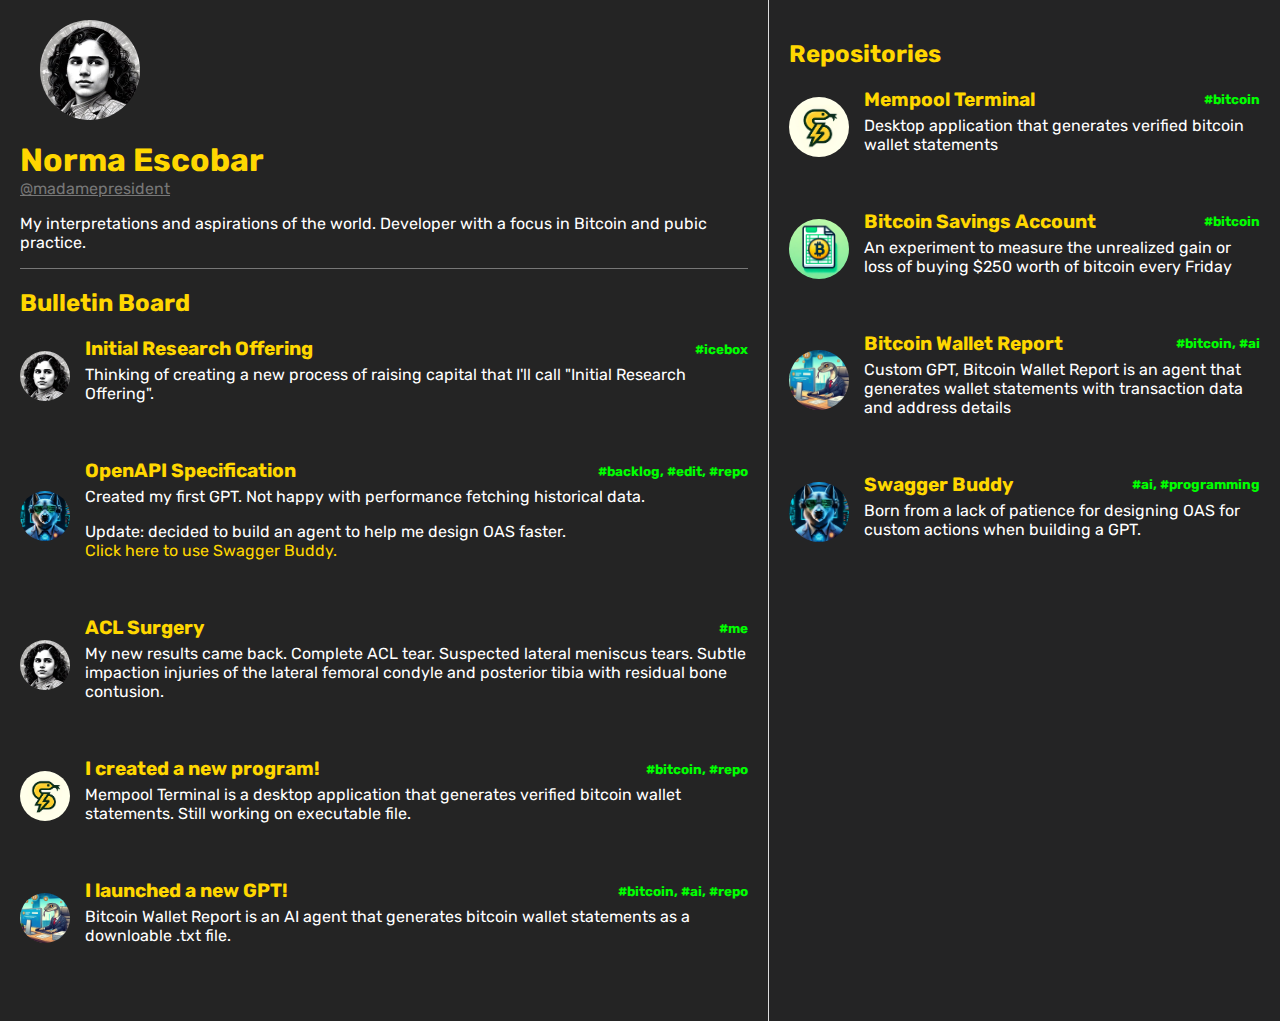
==== commit c826c70d: "Update index.html" ====
--- a/index.html
+++ b/index.html
@@ -51,7 +51,7 @@
                 </div>
                 <div class="update-content">
                     <h3>OpenAPI Specification <span class="hashtag">#backlog, #edit, #repo</span></h3>
-                    <p>Created my first GPT "Bitcoin API". Not happy with performance fetching historical data. </p>
+                    <p>Created my first GPT. Not happy with performance fetching historical data. </p>
                     <p>
                         Update: decided to build an agent to help me design OAS faster. <br>
                         <a href="https://chat.openai.com/g/g-ogecP9h9D-swagger-buddy" target="_blank">Click here to use Swagger Buddy.</a>
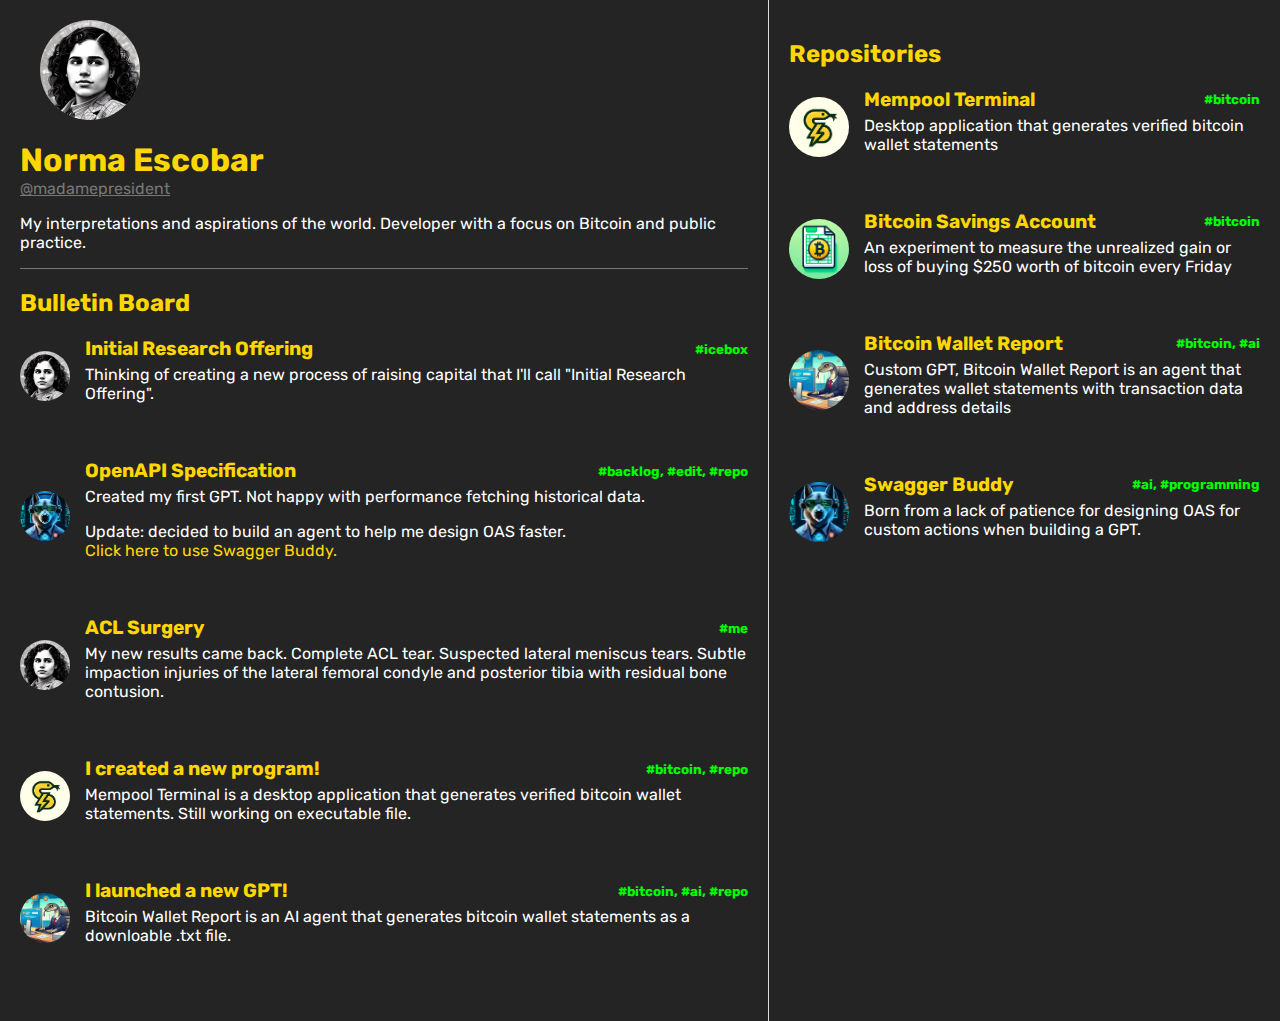
==== commit 0e108fa5: "Update index.html" ====
--- a/index.html
+++ b/index.html
@@ -26,7 +26,7 @@
             <h1 class="name">Norma Escobar</h1>
             <a class="tag" href="https://github.com/madame-president" target="_blank">@madamepresident</a>
             <p>
-                My interpretations and aspirations of the world. Developer with a focus in Bitcoin and pubic practice.
+                My interpretations and aspirations of the world. Developer with a focus on Bitcoin and public practice.
             </p>
             <hr> <!-- Horizontal Line -->
             <h2>Bulletin Board</h2>
@@ -73,10 +73,10 @@
 
             <div class="updates-container">
                 <div class="update-image">
-                    <a href="https://mempool-terminal.com" target="_blank"><img src="assets/repositories/devy-logo.png" alt="Repo-img"></a>
+                    <a href="https://github.com/madame-president/mempool-terminal" target="_blank"><img src="assets/repositories/devy-logo.png" alt="Repo-img"></a>
                 </div>
                 <div class="update-content">
-                    <h3><a href="https://mempool-terminal.com" target="_blank">I created a new program!</a> <span class="hashtag">#bitcoin, #repo</span></h3>
+                    <h3><a href="https://github.com/madame-president/mempool-terminal" target="_blank">I created a new program!</a> <span class="hashtag">#bitcoin, #repo</span></h3>
                     <p>Mempool Terminal is a desktop application that generates verified bitcoin wallet statements. Still working on executable file.</p>
                 </div>
             </div>
@@ -100,10 +100,10 @@
 
                 <div class="updates-container">
                     <div class="project-image">
-                        <a href="https://mempool-terminal.com" target="_blank"><img src="assets/repositories/devy-logo.png" alt="Repo-img"></a>
+                        <a href="https://github.com/madame-president/mempool-terminal" target="_blank"><img src="assets/repositories/devy-logo.png" alt="Repo-img"></a>
                     </div>
                     <div class="update-content">
-                        <h3><a href="https://mempool-terminal.com" target="_blank">Mempool Terminal</a> <span class="hashtag">#bitcoin</span></h3>
+                        <h3><a href="https://github.com/madame-president/mempool-terminal" target="_blank">Mempool Terminal</a> <span class="hashtag">#bitcoin</span></h3>
                         <p>Desktop application that generates verified bitcoin wallet statements</p>
                         <!-- <hr> -->
                     </div>
